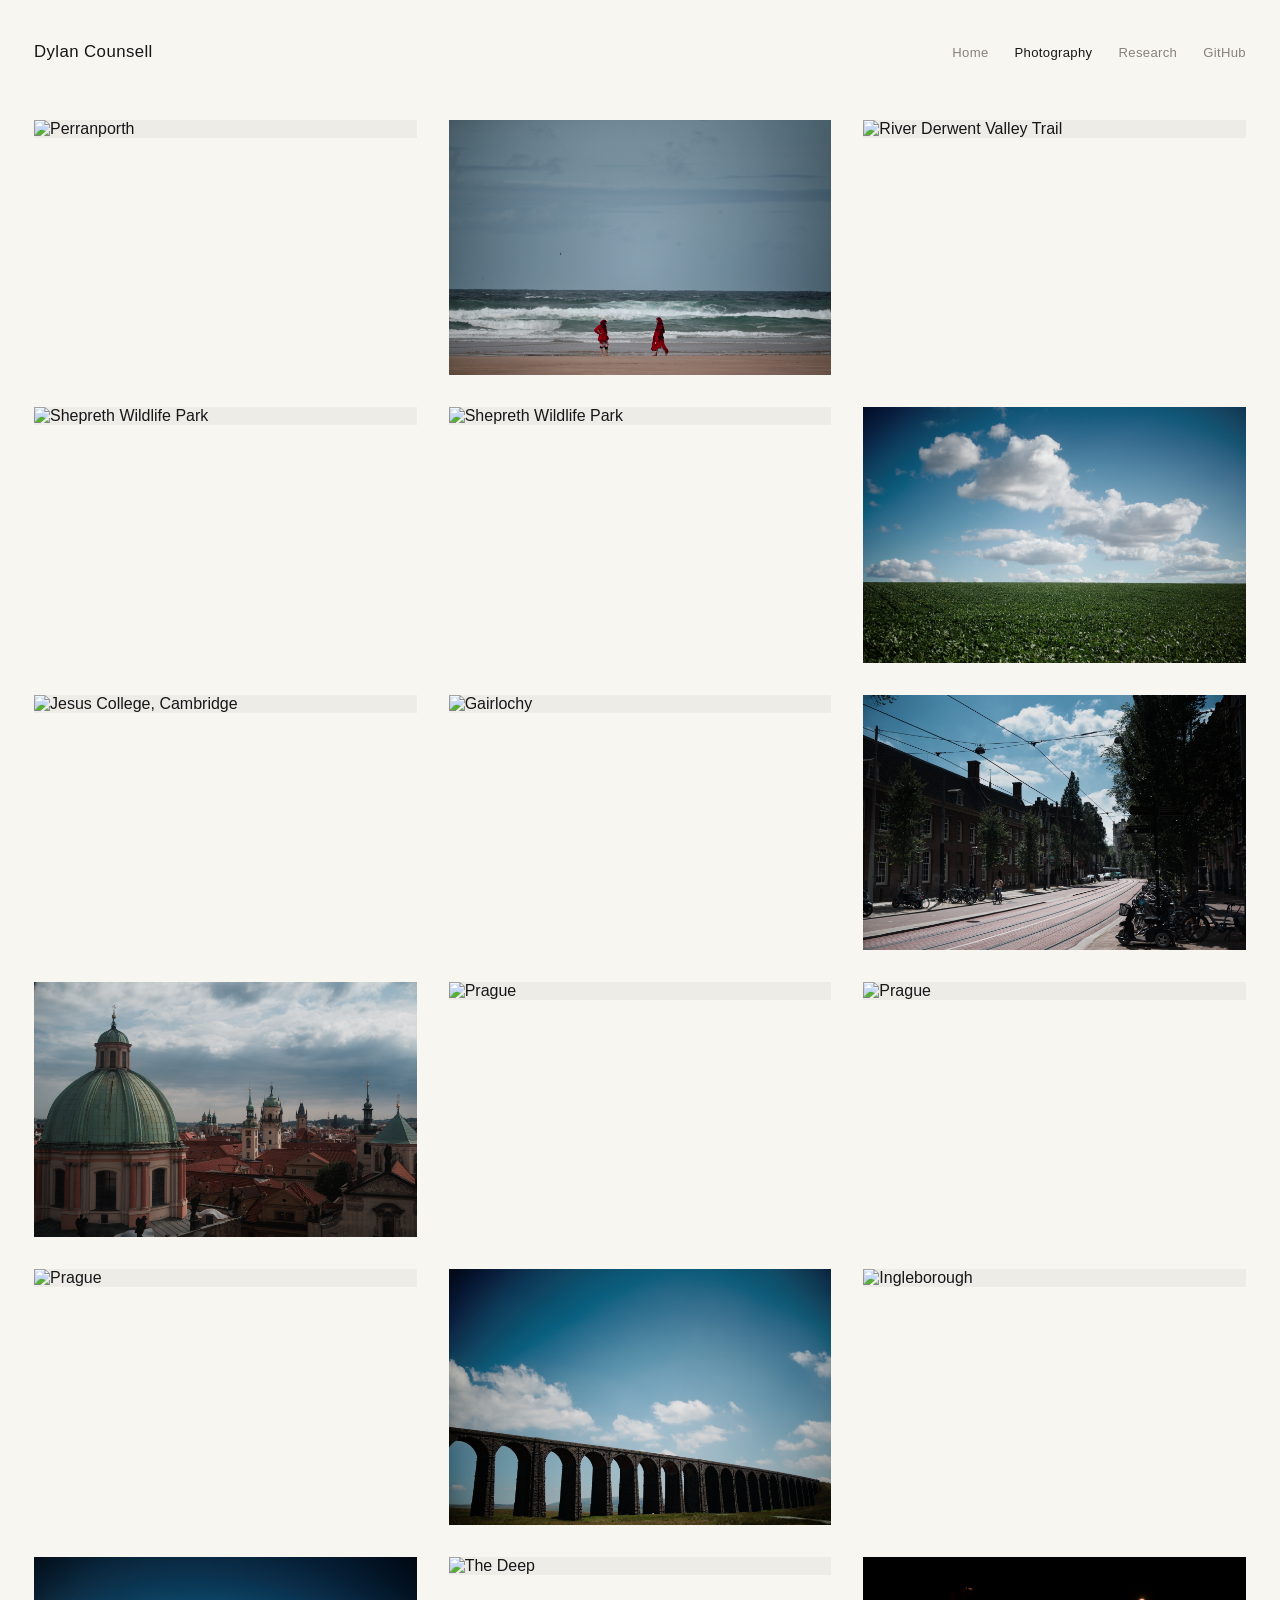
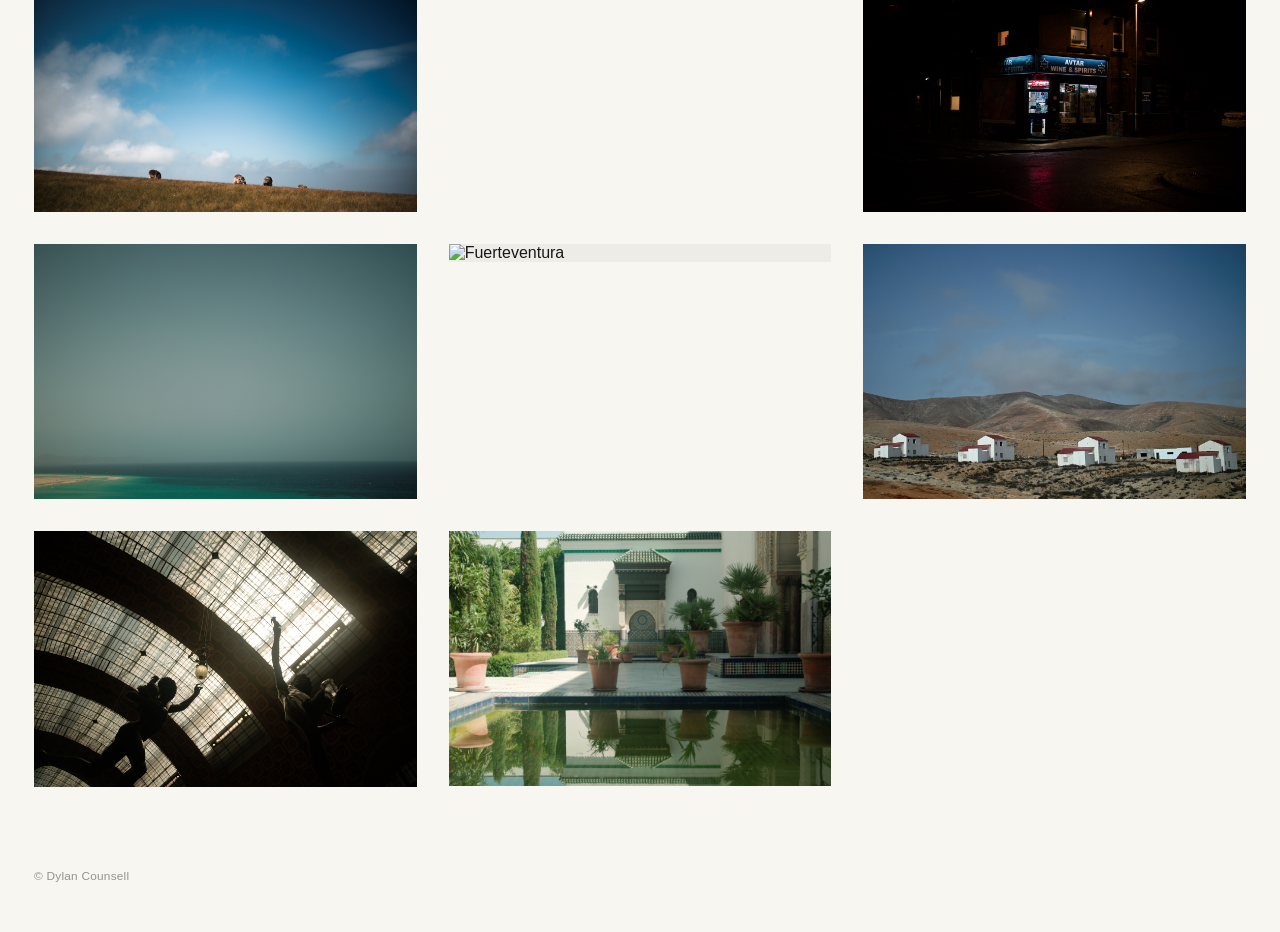
==== photography/index.html @ e92d5ae8 "Add homepage and photo rotation." ====
<!doctype html>
<html lang="en">
<head>
    <meta charset="utf-8">
    <meta name="viewport" content="width=device-width, initial-scale=1">

    <title>Photography — Dylan Counsell</title>

    <meta
        name="description"
        content="Photography by Dylan Counsell."
    >

    <meta property="og:title" content="Photography — Dylan Counsell">
    <meta
        property="og:description"
        content="Photography by Dylan Counsell."
    >
    <meta property="og:type" content="website">
    <meta
        property="og:url"
        content="https://dylancounsell.com/photography/"
    >
    <meta
        property="og:image"
        content="https://dylancounsell.com/social-preview.jpg"
    >
    <meta property="og:image:width" content="2400">
    <meta property="og:image:height" content="1260">
    <meta property="og:image:type" content="image/jpeg">
    <meta
        property="og:image:alt"
        content="Photograph at Perranporth by Dylan Counsell"
    >

    <link rel="stylesheet" href="/style.css">
</head>

<body>
    <header>
        <h1>
            <a href="/">Dylan Counsell</a>
        </h1>

        <nav>
            <a href="/">Home</a>
            <a href="/photography/" class="active">Photography</a>
            <a href="/research/">Research</a>
            <a href="https://github.com/dy-cl">GitHub</a>
        </nav>
    </header>

    <main>
        <section class="gallery">
            <a
                href="/photos/perranporth-2.jpg"
                data-caption="Perranporth, 2026"
            >
                <img
                    src="/photos/perranporth-2.jpg"
                    alt="Perranporth"
                    loading="lazy"
                >
                <span class="caption">Perranporth, 2026</span>
            </a>

            <a
                href="/photos/perranporth.jpg"
                data-caption="Perranporth, 2026"
            >
                <img
                    src="/photos/perranporth.jpg"
                    alt="Perranporth"
                    loading="lazy"
                >
                <span class="caption">Perranporth, 2026</span>
            </a>

            <a
                href="/photos/peak-district.jpg"
                data-caption="River Derwent Valley Trail, 2026"
            >
                <img
                    src="/photos/peak-district.jpg"
                    alt="River Derwent Valley Trail"
                    loading="lazy"
                >
                <span class="caption">
                    River Derwent Valley Trail, 2026
                </span>
            </a>

            <a
                href="/photos/shepreth-2.jpg"
                data-caption="Shepreth Wildlife Park, 2026"
            >
                <img
                    src="/photos/shepreth-2.jpg"
                    alt="Shepreth Wildlife Park"
                    loading="lazy"
                >
                <span class="caption">
                    Shepreth Wildlife Park, 2026
                </span>
            </a>

            <a
                href="/photos/shepreth.jpg"
                data-caption="Shepreth Wildlife Park, 2026"
            >
                <img
                    src="/photos/shepreth.jpg"
                    alt="Shepreth Wildlife Park"
                    loading="lazy"
                >
                <span class="caption">
                    Shepreth Wildlife Park, 2026
                </span>
            </a>

            <a
                href="/photos/apple-picking.jpg"
                data-caption="Cambridgeshire, 2025"
            >
                <img
                    src="/photos/apple-picking.jpg"
                    alt="Cambridgeshire"
                    loading="lazy"
                >
                <span class="caption">Cambridgeshire, 2025</span>
            </a>

            <a
                href="/photos/jesus.jpg"
                data-caption="Jesus College, Cambridge, 2024"
            >
                <img
                    src="/photos/jesus.jpg"
                    alt="Jesus College, Cambridge"
                    loading="lazy"
                >
                <span class="caption">
                    Jesus College, Cambridge, 2024
                </span>
            </a>

            <a
                href="/photos/gairlochy.jpg"
                data-caption="Gairlochy, 2024"
            >
                <img
                    src="/photos/gairlochy.jpg"
                    alt="Gairlochy"
                    loading="lazy"
                >
                <span class="caption">Gairlochy, 2024</span>
            </a>

            <a
                href="/photos/amsterdam.jpg"
                data-caption="Amsterdam, 2024"
            >
                <img
                    src="/photos/amsterdam.jpg"
                    alt="Amsterdam"
                    loading="lazy"
                >
                <span class="caption">Amsterdam, 2024</span>
            </a>

            <a
                href="/photos/prague.jpg"
                data-caption="Prague, 2024"
            >
                <img
                    src="/photos/prague.jpg"
                    alt="Prague"
                    loading="lazy"
                >
                <span class="caption">Prague, 2024</span>
            </a>

            <a
                href="/photos/prague-3.jpg"
                data-caption="Prague, 2024"
            >
                <img
                    src="/photos/prague-3.jpg"
                    alt="Prague"
                    loading="lazy"
                >
                <span class="caption">Prague, 2024</span>
            </a>

            <a
                href="/photos/prague-4.jpg"
                data-caption="Prague, 2024"
            >
                <img
                    src="/photos/prague-4.jpg"
                    alt="Prague"
                    loading="lazy"
                >
                <span class="caption">Prague, 2024</span>
            </a>

            <a
                href="/photos/prague-5.jpg"
                data-caption="Prague, 2024"
            >
                <img
                    src="/photos/prague-5.jpg"
                    alt="Prague"
                    loading="lazy"
                >
                <span class="caption">Prague, 2024</span>
            </a>

            <a
                href="/photos/ingleborough-3.jpg"
                data-caption="Ingleborough, 2024"
            >
                <img
                    src="/photos/ingleborough-3.jpg"
                    alt="Ingleborough"
                    loading="lazy"
                >
                <span class="caption">Ingleborough, 2024</span>
            </a>

            <a
                href="/photos/ingleborough-2.jpg"
                data-caption="Ingleborough, 2024"
            >
                <img
                    src="/photos/ingleborough-2.jpg"
                    alt="Ingleborough"
                    loading="lazy"
                >
                <span class="caption">Ingleborough, 2024</span>
            </a>

            <a
                href="/photos/ingleborough.jpg"
                data-caption="Ingleborough, 2024"
            >
                <img
                    src="/photos/ingleborough.jpg"
                    alt="Ingleborough"
                    loading="lazy"
                >
                <span class="caption">Ingleborough, 2024</span>
            </a>

            <a
                href="/photos/the-deep.jpg"
                data-caption="Hull, 2024"
            >
                <img
                    src="/photos/the-deep.jpg"
                    alt="The Deep"
                    loading="lazy"
                >
                <span class="caption">Hull, 2024</span>
            </a>

            <a
                href="/photos/hyde-park.jpg"
                data-caption="London, 2024"
            >
                <img
                    src="/photos/hyde-park.jpg"
                    alt="Hyde Park"
                    loading="lazy"
                >
                <span class="caption">London, 2024</span>
            </a>

            <a
                href="/photos/fuerteventura.jpg"
                data-caption="Fuerteventura, 2022"
            >
                <img
                    src="/photos/fuerteventura.jpg"
                    alt="Fuerteventura"
                    loading="lazy"
                >
                <span class="caption">Fuerteventura, 2022</span>
            </a>

            <a
                href="/photos/fuerteventura-3.jpg"
                data-caption="Fuerteventura, 2022"
            >
                <img
                    src="/photos/fuerteventura-3.jpg"
                    alt="Fuerteventura"
                    loading="lazy"
                >
                <span class="caption">Fuerteventura, 2022</span>
            </a>

            <a
                href="/photos/fuerteventura-2.jpg"
                data-caption="Fuerteventura, 2022"
            >
                <img
                    src="/photos/fuerteventura-2.jpg"
                    alt="Fuerteventura"
                    loading="lazy"
                >
                <span class="caption">Fuerteventura, 2022</span>
            </a>

            <a
                href="/photos/paris-2.jpg"
                data-caption="Paris, 2022"
            >
                <img
                    src="/photos/paris-2.jpg"
                    alt="Paris"
                    loading="lazy"
                >
                <span class="caption">Paris, 2022</span>
            </a>

            <a
                href="/photos/paris.jpg"
                data-caption="Paris, 2022"
            >
                <img
                    src="/photos/paris.jpg"
                    alt="Paris"
                    loading="lazy"
                >
                <span class="caption">Paris, 2022</span>
            </a>
        </section>
    </main>

    <footer>
        <p>© Dylan Counsell</p>
    </footer>

    <div
        class="lightbox"
        id="lightbox"
        aria-hidden="true"
        role="dialog"
        aria-modal="true"
    >
        <button
            class="lightbox-close"
            id="lightbox-close"
            type="button"
            aria-label="Close photograph"
        >
            ×
        </button>

        <figure class="lightbox-content">
            <img
                id="lightbox-image"
                src=""
                alt=""
            >
            <figcaption id="lightbox-caption"></figcaption>
        </figure>
    </div>

    <script src="/script.js"></script>
</body>
</html>
---- style.css ----
* {
    box-sizing: border-box;
}

html {
    background: #f8f6f1;
    color: #171717;

    font-family:
        Helvetica,
        "Helvetica Neue",
        Arial,
        sans-serif;
}

body {
    margin: 0;
}

/* Header */

header {
    display: flex;
    align-items: baseline;
    justify-content: space-between;

    max-width: 1420px;

    margin: 0 auto;
    padding: 42px 34px 58px;
}

h1 {
    margin: 0;

    font-size: 1.05rem;
    font-weight: 400;

    letter-spacing: 0.025em;
}

nav {
    display: flex;
    gap: 26px;

    font-size: 0.82rem;
    font-weight: 400;

    letter-spacing: 0.025em;
}

a {
    color: inherit;
    text-decoration: none;
}

nav a {
    color: #85827d;

    transition: color 0.15s ease;
}

nav a:hover,
nav a.active {
    color: #171717;
}

/* Main */

main {
    max-width: 1420px;

    margin: 0 auto;
    padding: 0 34px;
}

/* Homepage */

.home-main {
    max-width: 1420px;
}

.home-hero {
    display: grid;
    grid-template-columns:
        minmax(0, 0.75fr)
        minmax(0, 1.25fr);

    gap: clamp(60px, 7vw, 120px);

    align-items: center;

    margin-bottom: 112px;
}

.home-copy {
    max-width: 500px;
}

.home-copy h2 {
    max-width: 440px;

    margin: 0 0 27px;

    font-size: clamp(1.65rem, 2.5vw, 2.2rem);
    font-weight: 400;
    line-height: 1.15;

    letter-spacing: -0.02em;
}

.home-bio {
    max-width: 440px;

    margin: 0;

    color: #56534e;

    font-size: 1rem;
    font-weight: 400;
    line-height: 1.65;
}

.home-links {
    display: flex;
    flex-wrap: wrap;

    gap: 13px 27px;

    margin-top: 32px;

    font-size: 0.82rem;

    letter-spacing: 0.02em;
}

.home-links a {
    color: #85817a;

    transition: color 0.15s ease;
}

.home-links a:hover {
    color: #171717;
}

.home-image {
    margin: 0;
}

.home-image img {
    display: block;

    width: 100%;
    height: auto;
}

.home-image a {
    display: block;

    transition: opacity 0.18s ease;
}

.home-image a:hover {
    opacity: 0.92;
}

.home-image figcaption {
    margin-top: 11px;

    color: #918d86;

    font-size: 0.72rem;

    letter-spacing: 0.025em;
}

.home-section {
    margin-bottom: 106px;
}

.home-section-heading {
    display: flex;
    align-items: baseline;
    justify-content: space-between;

    gap: 30px;

    margin-bottom: 30px;
    padding-bottom: 12px;

    border-bottom: 1px solid #d9d6cf;
}

.home-section-heading h3 {
    margin: 0;

    color: #85817a;

    font-size: 0.75rem;
    font-weight: 400;

    letter-spacing: 0.06em;
    text-transform: uppercase;
}

.home-section-heading a {
    color: #8a867f;

    font-size: 0.76rem;

    letter-spacing: 0.02em;

    transition: color 0.15s ease;
}

.home-section-heading a:hover {
    color: #171717;
}

.home-work-grid {
    display: grid;
    grid-template-columns: repeat(3, minmax(0, 1fr));

    gap: 52px;
}

.home-work-item {
    margin: 0;
}

.home-work-label {
    margin: 0 0 13px;

    color: #918d86;

    font-size: 0.71rem;

    letter-spacing: 0.04em;
    text-transform: uppercase;
}

.home-work-item h4 {
    margin: 0 0 14px;

    font-size: 1.08rem;
    font-weight: 400;

    letter-spacing: -0.01em;
}

.home-work-item > p:last-child {
    max-width: 350px;

    margin: 0;

    color: #56534e;

    font-size: 0.9rem;
    line-height: 1.6;
}

.home-photo-grid {
    display: grid;
    grid-template-columns: repeat(3, minmax(0, 1fr));

    gap: 32px;

    align-items: start;
}

.home-photo-grid a {
    display: block;

    transition: opacity 0.18s ease;
}

.home-photo-grid a:hover {
    opacity: 0.88;
}

.home-photo-grid img {
    display: block;

    width: 100%;
    height: auto;
}

/* Main gallery */

.gallery {
    display: grid;

    grid-template-columns: repeat(3, minmax(0, 1fr));

    gap: 32px;

    align-items: start;
}

.gallery a {
    position: relative;

    display: block;

    overflow: hidden;

    background: #eeece7;
}

.gallery img {
    display: block;

    width: 100%;
    height: auto;

    transition:
        opacity 0.2s ease,
        transform 0.25s ease;
}

.gallery .caption {
    position: absolute;

    left: 15px;
    bottom: 13px;

    z-index: 1;

    color: #ffffff;

    font-size: 0.76rem;
    font-weight: 400;

    letter-spacing: 0.025em;

    opacity: 0;

    transition: opacity 0.2s ease;
}

.gallery a::after {
    content: "";

    position: absolute;
    inset: 0;

    background:
        linear-gradient(
            to top,
            rgba(0, 0, 0, 0.30) 0%,
            rgba(0, 0, 0, 0.00) 30%
        );

    opacity: 0;

    transition: opacity 0.2s ease;
}

.gallery a:hover img {
    transform: scale(1.004);
}

.gallery a:hover::after,
.gallery a:hover .caption {
    opacity: 1;
}

/* Footer */

footer {
    max-width: 1420px;

    margin: 82px auto 0;
    padding: 0 34px 38px;

    color: #96928c;

    font-size: 0.74rem;
    font-weight: 400;

    letter-spacing: 0.02em;
}

/* Lightbox */

.lightbox {
    position: fixed;
    inset: 0;

    z-index: 1000;

    display: flex;
    align-items: center;
    justify-content: center;

    padding: 48px;

    background: rgba(17, 17, 17, 0.96);

    visibility: hidden;
    opacity: 0;

    transition:
        opacity 0.18s ease,
        visibility 0.18s ease;
}

.lightbox.open {
    visibility: visible;
    opacity: 1;
}

.lightbox-content {
    display: flex;
    flex-direction: column;
    align-items: center;

    max-width: 100%;
    max-height: 100%;

    margin: 0;
}

.lightbox-content img {
    display: block;

    max-width: min(92vw, 1800px);
    max-height: 86vh;

    width: auto;
    height: auto;

    object-fit: contain;
}

.lightbox-content figcaption {
    margin-top: 15px;

    color: #d6d3cd;

    font-size: 0.78rem;
    font-weight: 400;

    letter-spacing: 0.025em;
}

.lightbox-close {
    position: fixed;

    top: 24px;
    right: 28px;

    z-index: 1001;

    padding: 0;

    border: 0;
    background: none;

    color: #d6d3cd;

    font-family:
        Helvetica,
        "Helvetica Neue",
        Arial,
        sans-serif;

    font-size: 2rem;
    font-weight: 200;
    line-height: 1;

    cursor: pointer;

    opacity: 0.8;

    transition: opacity 0.15s ease;
}

.lightbox-close:hover {
    opacity: 1;
}

body.lightbox-open {
    overflow: hidden;
}

/* Research */

.research-main {
    max-width: 960px;

    padding-bottom: 10px;
}

.research-intro {
    max-width: 800px;

    margin-bottom: 54px;
}

.research-kicker {
    margin: 0 0 22px;

    color: #8a867f;

    font-size: 0.78rem;
    font-weight: 400;

    letter-spacing: 0.035em;
}

.research-intro h2 {
    max-width: 760px;

    margin: 0 0 36px;

    font-size: clamp(2rem, 4vw, 3.35rem);
    font-weight: 400;
    line-height: 1.08;

    letter-spacing: -0.025em;
}

.research-bio {
    max-width: 700px;

    margin: 0 0 18px;

    color: #504e49;

    font-size: 1rem;
    font-weight: 400;
    line-height: 1.65;
}

.research-section {
    margin: 0 0 58px;
}

.research-section h3 {
    margin: 0 0 30px;

    padding-bottom: 12px;

    border-bottom: 1px solid #d9d6cf;

    color: #85817a;

    font-size: 0.75rem;
    font-weight: 400;

    letter-spacing: 0.06em;
    text-transform: uppercase;
}

.research-item {
    margin: 0;
    padding: 28px 0;

    border-bottom: 1px solid #e0ddd6;
}

.research-item:first-of-type {
    padding-top: 0;
}

.research-item-heading {
    display: flex;
    align-items: baseline;
    justify-content: space-between;

    gap: 24px;
}

.research-item h4 {
    margin: 0;

    font-size: 1.08rem;
    font-weight: 400;

    letter-spacing: -0.01em;
}

.research-item-heading > span,
.text-link {
    flex-shrink: 0;

    color: #8a867f;

    font-size: 0.76rem;
    font-weight: 400;

    letter-spacing: 0.02em;
}

.text-link {
    transition: color 0.15s ease;
}

.text-link:hover {
    color: #171717;
}

.research-item p {
    max-width: 700px;

    margin: 13px 0 0;

    color: #56534e;

    font-size: 0.92rem;
    line-height: 1.62;
}

.research-item .research-detail {
    color: #918d86;

    font-size: 0.76rem;

    letter-spacing: 0.015em;
}

/* CV */

.cv-list {
    border-top: 1px solid #d9d6cf;
}

.cv-link {
    display: flex;
    align-items: center;
    justify-content: space-between;

    gap: 30px;

    padding: 23px 0;

    border-bottom: 1px solid #d9d6cf;

    transition: opacity 0.15s ease;
}

.cv-link:hover {
    opacity: 0.58;
}

.cv-link > span:first-child {
    display: flex;
    flex-direction: column;

    gap: 6px;
}

.cv-link strong {
    font-size: 0.95rem;
    font-weight: 400;
}

.cv-link small {
    color: #85817a;

    font-size: 0.77rem;
    font-weight: 400;
}

.cv-arrow {
    flex-shrink: 0;

    color: #85817a;

    font-size: 0.75rem;
}

.research-footer {
    max-width: 960px;
}

/* Tablet */

@media (max-width: 1000px) {
    header {
        padding: 34px 26px 44px;
    }

    main {
        padding: 0 26px;
    }

    .home-hero {
        gap: 48px;

        margin-bottom: 88px;
    }

    .home-section {
        margin-bottom: 84px;
    }

    .home-work-grid {
        gap: 32px;
    }

    .home-photo-grid {
        gap: 26px;
    }

    .gallery {
        grid-template-columns: repeat(2, minmax(0, 1fr));

        gap: 26px;
    }

    footer {
        padding-right: 26px;
        padding-left: 26px;
    }

    .research-intro {
        margin-bottom: 46px;
    }

    .research-section {
        margin-bottom: 52px;
    }
}

/* Mobile */

@media (max-width: 700px) {
    header {
        display: block;

        padding: 26px 18px 38px;
    }

    h1 {
        margin-bottom: 18px;

        font-size: 0.98rem;
    }

    nav {
        flex-wrap: wrap;

        gap: 10px 18px;

        font-size: 0.76rem;
    }

    main {
        padding: 0 18px;
    }

    .home-hero {
        display: flex;
        flex-direction: column;

        gap: 46px;

        margin-bottom: 76px;
    }

    .home-copy {
        max-width: none;
    }

    .home-copy h2 {
        margin-bottom: 23px;

        font-size: 1.75rem;
    }

    .home-bio {
        font-size: 0.94rem;
    }

    .home-links {
        margin-top: 27px;
    }

    .home-section {
        margin-bottom: 70px;
    }

    .home-work-grid {
        grid-template-columns: 1fr;

        gap: 0;
    }

    .home-work-item {
        padding: 24px 0;

        border-bottom: 1px solid #e0ddd6;
    }

    .home-work-item:first-child {
        padding-top: 0;
    }

    .home-photo-grid {
        grid-template-columns: 1fr;

        gap: 20px;
    }

    .gallery {
        grid-template-columns: 1fr;

        gap: 20px;
    }

    .gallery .caption {
        opacity: 1;
    }

    .gallery a::after {
        opacity: 1;
    }

    footer {
        margin-top: 54px;

        padding:
            0
            18px
            24px;
    }

    .lightbox {
        padding: 22px;
    }

    .lightbox-content img {
        max-width: 100%;
        max-height: 82vh;
    }

    .lightbox-close {
        top: 16px;
        right: 18px;
    }

    .research-intro {
        margin-bottom: 40px;
    }

    .research-intro h2 {
        margin-bottom: 30px;

        font-size: 2.2rem;
    }

    .research-bio {
        font-size: 0.94rem;
    }

    .research-section {
        margin-bottom: 46px;
    }

    .research-item-heading {
        display: block;
    }

    .research-item-heading > span,
    .research-item-heading .text-link {
        display: inline-block;

        margin-top: 7px;
    }

    .cv-link {
        align-items: flex-start;
    }

    .cv-link small {
        max-width: 230px;

        line-height: 1.4;
    }
}
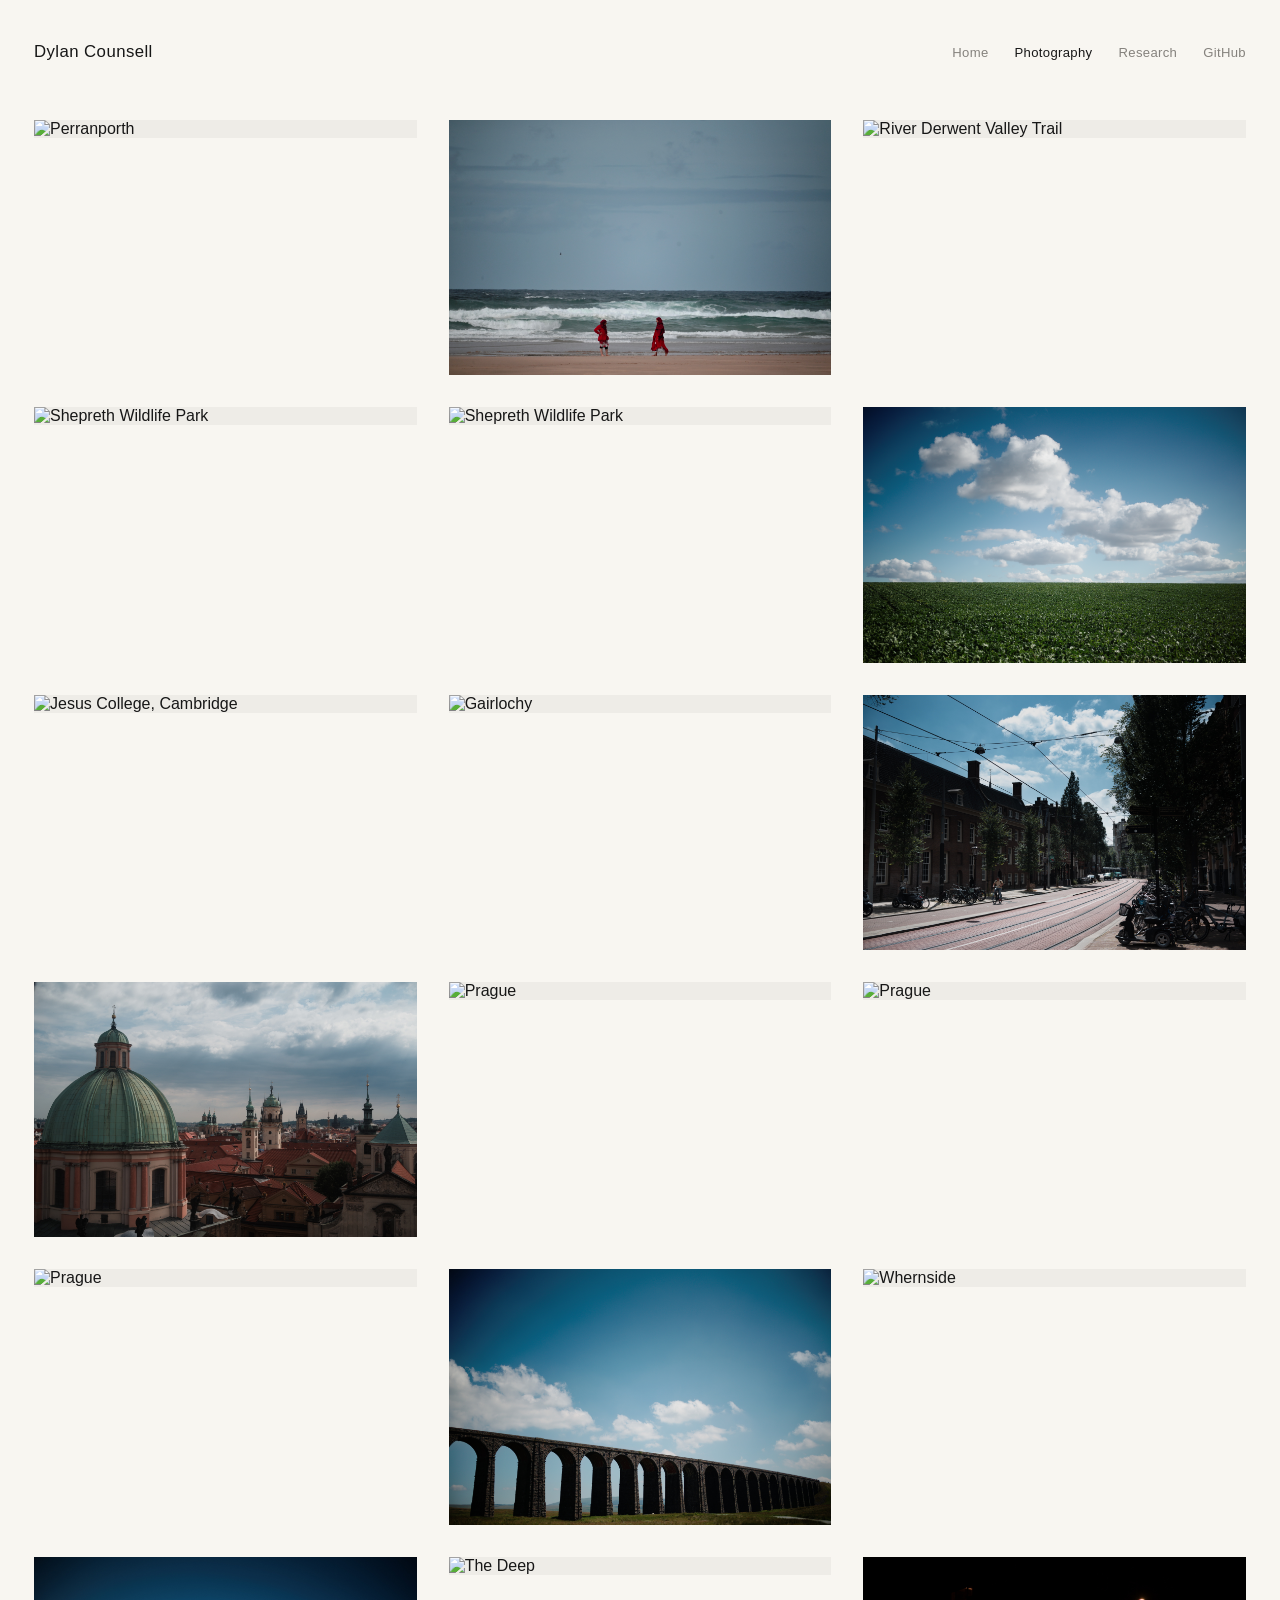
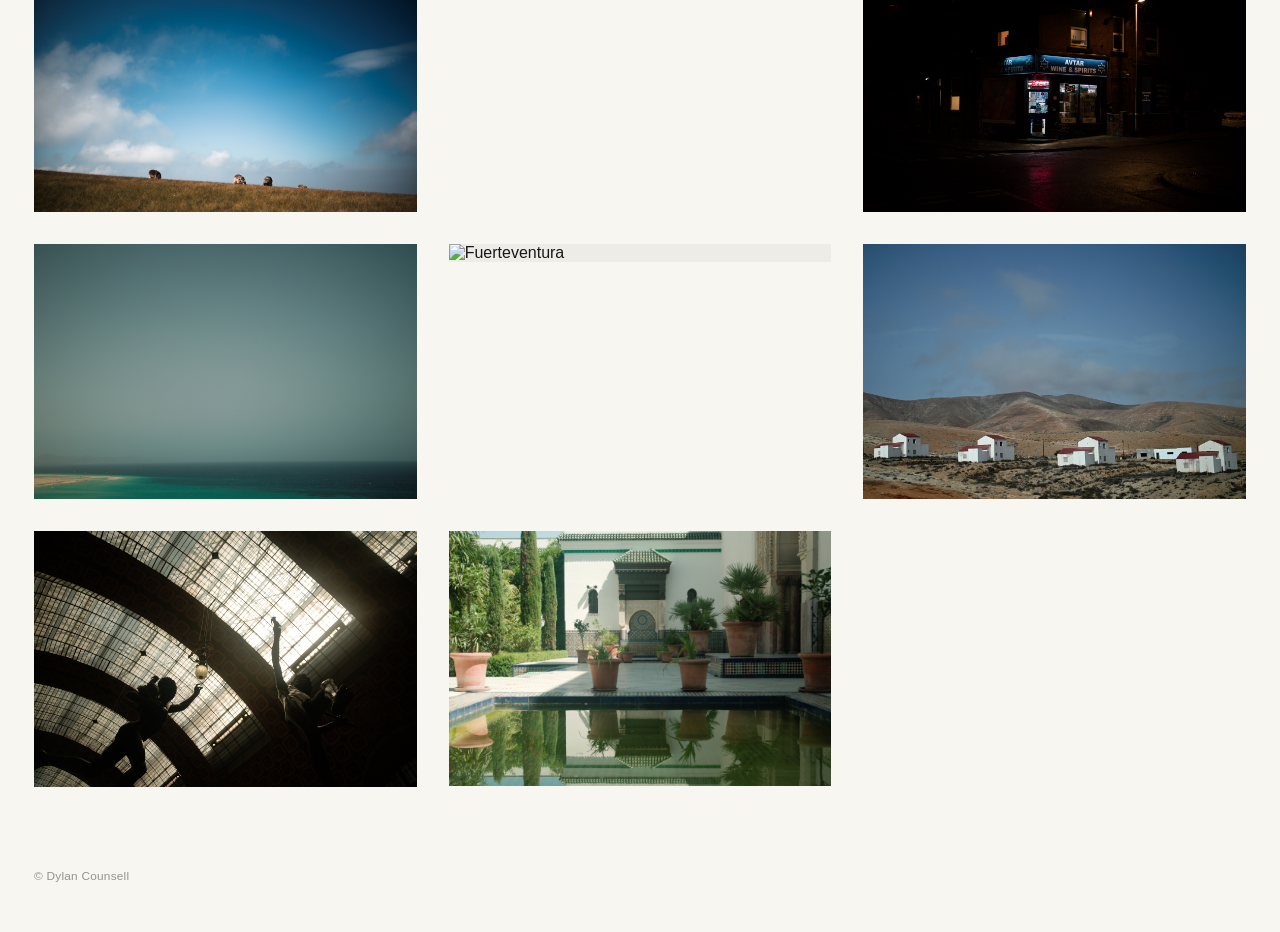
==== commit 7736fb5e: "New research figures." ====
--- a/photography/index.html
+++ b/photography/index.html
@@ -217,39 +217,39 @@
             </a>
 
             <a
-                href="/photos/ingleborough-3.jpg"
-                data-caption="Ingleborough, 2024"
-            >
-                <img
-                    src="/photos/ingleborough-3.jpg"
-                    alt="Ingleborough"
-                    loading="lazy"
-                >
-                <span class="caption">Ingleborough, 2024</span>
-            </a>
-
-            <a
-                href="/photos/ingleborough-2.jpg"
-                data-caption="Ingleborough, 2024"
-            >
-                <img
-                    src="/photos/ingleborough-2.jpg"
-                    alt="Ingleborough"
-                    loading="lazy"
-                >
-                <span class="caption">Ingleborough, 2024</span>
-            </a>
-
-            <a
-                href="/photos/ingleborough.jpg"
-                data-caption="Ingleborough, 2024"
-            >
-                <img
-                    src="/photos/ingleborough.jpg"
-                    alt="Ingleborough"
-                    loading="lazy"
-                >
-                <span class="caption">Ingleborough, 2024</span>
+                href="/photos/whernside-3.jpg"
+                data-caption="Whernside, 2024"
+            >
+                <img
+                    src="/photos/whernside-3.jpg"
+                    alt="Whernside"
+                    loading="lazy"
+                >
+                <span class="caption">Whernside, 2024</span>
+            </a>
+
+            <a
+                href="/photos/whernside-2.jpg"
+                data-caption="Whernside, 2024"
+            >
+                <img
+                    src="/photos/whernside-2.jpg"
+                    alt="Whernside"
+                    loading="lazy"
+                >
+                <span class="caption">Whernside, 2024</span>
+            </a>
+
+            <a
+                href="/photos/whernside.jpg"
+                data-caption="Whernside, 2024"
+            >
+                <img
+                    src="/photos/whernside.jpg"
+                    alt="Whernside"
+                    loading="lazy"
+                >
+                <span class="caption">Whernside, 2024</span>
             </a>
 
             <a
--- a/style.css
+++ b/style.css
@@ -218,14 +218,48 @@
     color: #171717;
 }
 
+/* Homepage photography */
+
+.home-photo-grid {
+    display: grid;
+    grid-template-columns: repeat(3, minmax(0, 1fr));
+
+    gap: 32px;
+
+    align-items: start;
+}
+
+.home-photo-grid a {
+    display: block;
+
+    transition: opacity 0.18s ease;
+}
+
+.home-photo-grid a:hover {
+    opacity: 0.88;
+}
+
+.home-photo-grid img {
+    display: block;
+
+    width: 100%;
+    height: auto;
+}
+
+/* Homepage selected work */
+
 .home-work-grid {
     display: grid;
     grid-template-columns: repeat(3, minmax(0, 1fr));
 
     gap: 52px;
+
+    align-items: start;
 }
 
 .home-work-item {
+    min-width: 0;
+
     margin: 0;
 }
 
@@ -249,7 +283,7 @@
     letter-spacing: -0.01em;
 }
 
-.home-work-item > p:last-child {
+.home-work-item > p:not(.home-work-label) {
     max-width: 350px;
 
     margin: 0;
@@ -260,30 +294,38 @@
     line-height: 1.6;
 }
 
-.home-photo-grid {
-    display: grid;
-    grid-template-columns: repeat(3, minmax(0, 1fr));
-
-    gap: 32px;
-
-    align-items: start;
-}
-
-.home-photo-grid a {
-    display: block;
+.home-work-figure {
+    display: flex;
+    align-items: center;
+    justify-content: center;
+
+    width: 100%;
+    height: 220px;
+
+    margin: 30px 0 0;
 
     transition: opacity 0.18s ease;
 }
 
-.home-photo-grid a:hover {
-    opacity: 0.88;
-}
-
-.home-photo-grid img {
-    display: block;
-
-    width: 100%;
+.home-work-figure:hover {
+    opacity: 0.82;
+}
+
+.home-work-figure img {
+    display: block;
+
+    max-width: 100%;
+    max-height: 100%;
+
+    width: auto;
     height: auto;
+
+    object-fit: contain;
+}
+
+.home-work-figure--logo img {
+    max-width: 76%;
+    max-height: 76%;
 }
 
 /* Main gallery */
@@ -565,6 +607,10 @@
     padding-top: 0;
 }
 
+.research-item[id] {
+    scroll-margin-top: 32px;
+}
+
 .research-item-heading {
     display: flex;
     align-items: baseline;
@@ -621,6 +667,51 @@
     letter-spacing: 0.015em;
 }
 
+/* Research figures */
+
+.research-item-with-figure {
+    display: block;
+}
+
+.research-figure {
+    max-width: 700px;
+
+    margin: 30px 0 4px;
+}
+
+.research-figure-link {
+    display: block;
+
+    transition: opacity 0.18s ease;
+}
+
+.research-figure-link:hover {
+    opacity: 0.82;
+}
+
+.research-figure img {
+    display: block;
+
+    width: 100%;
+    height: auto;
+}
+
+.research-figure--logo {
+    display: flex;
+    justify-content: flex-start;
+
+    max-width: 700px;
+}
+
+.research-figure--logo .research-figure-link {
+    display: block;
+}
+
+.research-figure--logo img {
+    width: min(300px, 60%);
+    height: auto;
+}
+
 /* CV */
 
 .cv-list {
@@ -701,6 +792,10 @@
         gap: 32px;
     }
 
+    .home-work-figure {
+        height: 190px;
+    }
+
     .home-photo-grid {
         gap: 26px;
     }
@@ -783,6 +878,12 @@
         margin-bottom: 70px;
     }
 
+    .home-photo-grid {
+        grid-template-columns: 1fr;
+
+        gap: 20px;
+    }
+
     .home-work-grid {
         grid-template-columns: 1fr;
 
@@ -790,7 +891,7 @@
     }
 
     .home-work-item {
-        padding: 24px 0;
+        padding: 30px 0;
 
         border-bottom: 1px solid #e0ddd6;
     }
@@ -799,10 +900,15 @@
         padding-top: 0;
     }
 
-    .home-photo-grid {
-        grid-template-columns: 1fr;
-
-        gap: 20px;
+    .home-work-figure {
+        height: 240px;
+
+        margin-top: 24px;
+    }
+
+    .home-work-figure--logo img {
+        max-width: 68%;
+        max-height: 68%;
     }
 
     .gallery {
@@ -871,6 +977,16 @@
         margin-top: 7px;
     }
 
+    .research-figure {
+        max-width: 100%;
+
+        margin-top: 24px;
+    }
+
+    .research-figure--logo img {
+        width: min(260px, 70%);
+    }
+
     .cv-link {
         align-items: flex-start;
     }
